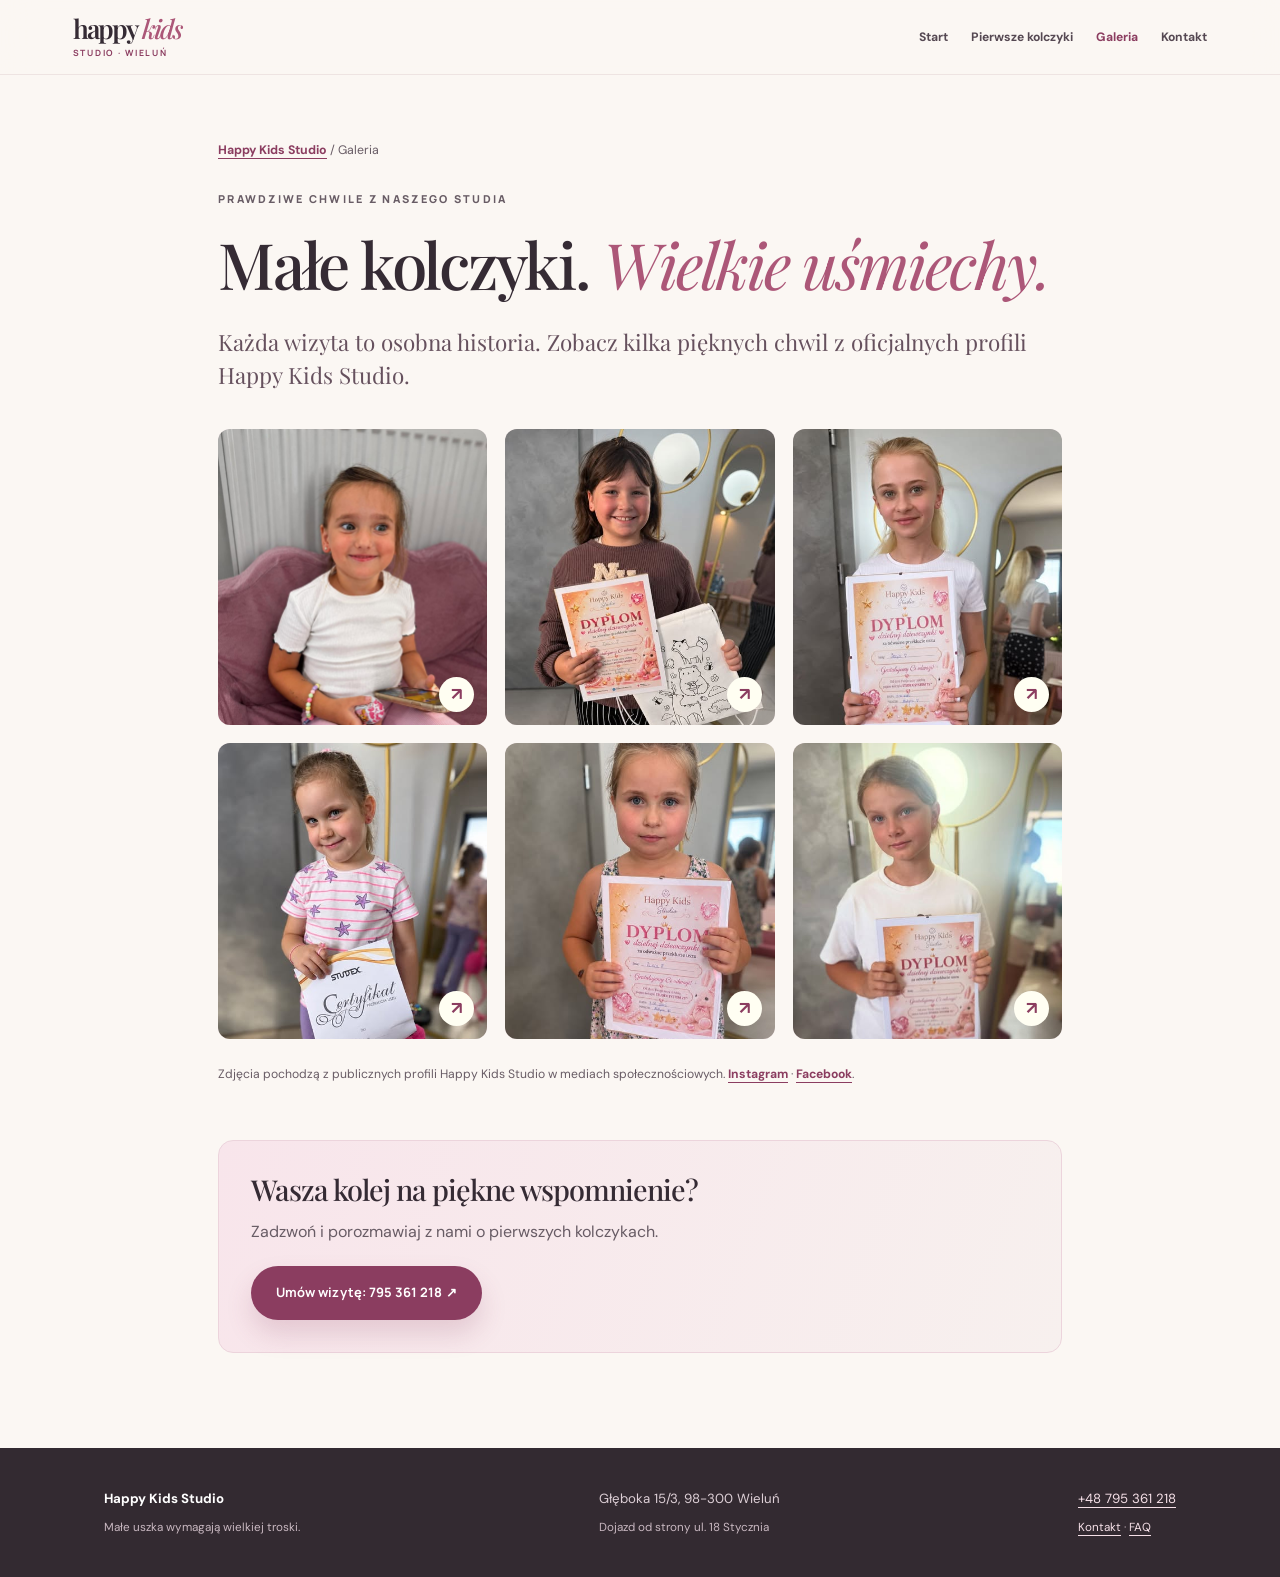
==== galeria/index.html @ 9c08b3b4 "Initial mirror of Happy Kids Studio site (from chatgpt.site), host -> happy-kids-studio.pl" ====
<!doctype html>
<html lang="pl">
<head>
  <meta charset="utf-8"><meta name="viewport" content="width=device-width,initial-scale=1">
  <title>Galeria pierwszych kolczyków | Happy Kids Studio Wieluń</title>
  <meta name="description" content="Zobacz autentyczne zdjęcia z wizyt w Happy Kids Studio w Wieluniu. Pierwsze kolczyki i piękne wspomnienia.">
  <link rel="canonical" href="https://happy-kids-studio.pl/galeria/">
  <link href="https://fonts.googleapis.com/css2?family=DM+Sans:wght@400;500;600;700&family=Manrope:wght@400;500;600;700;800&family=Playfair+Display:ital,wght@0,400;0,500;1,400;1,500&display=swap" rel="stylesheet">
  <link rel="stylesheet" href="/style.css"><script defer src="/site.js"></script>
</head>
<body>
  <a class="skip" href="#main">Przejdź do treści</a>
  <header class="header"><div class="header-inner"><a class="wordmark" href="/">happy <em>kids</em><small>STUDIO · WIELUŃ</small></a><nav aria-label="Nawigacja"><a href="/">Start</a><a href="/przekluwanie-uszu-dzieciom-wielun/">Pierwsze kolczyki</a><a href="/galeria/" aria-current="page">Galeria</a><a href="/kontakt/">Kontakt</a></nav></div></header>
  <main id="main" class="article gallery-page">
    <p class="breadcrumbs"><a href="/">Happy Kids Studio</a> / Galeria</p>
    <p class="eyebrow">PRAWDZIWE CHWILE Z NASZEGO STUDIA</p>
    <h1>Małe kolczyki. <em>Wielkie uśmiechy.</em></h1>
    <p class="lead">Każda wizyta to osobna historia. Zobacz kilka pięknych chwil z oficjalnych profili Happy Kids Studio.</p>
    <div class="gallery-page-grid">
      <a class="gallery-tile" href="/assets/happy-hero-facebook.jpg" data-lightbox data-caption="Zadowolona klientka Happy Kids Studio"><img src="/assets/happy-hero-facebook.jpg" alt="Dziewczynka z pierwszymi kolczykami w Happy Kids Studio" loading="lazy"><span class="zoom-icon">↗</span></a>
      <a class="gallery-tile" href="/assets/happy-visit-01.jpg" data-lightbox data-caption="Pamiątkowy dyplom po wizycie"><img src="/assets/happy-visit-01.jpg" alt="Dziewczynka z dyplomem z Happy Kids Studio" loading="lazy"><span class="zoom-icon">↗</span></a>
      <a class="gallery-tile" href="/assets/happy-visit-03.jpg" data-lightbox data-caption="Małe, wielkie wspomnienia"><img src="/assets/happy-visit-03.jpg" alt="Pamiątkowy dyplom po pierwszych kolczykach" loading="lazy"><span class="zoom-icon">↗</span></a>
      <a class="gallery-tile" href="/assets/happy-visit-04.jpg" data-lightbox data-caption="Pamiątka z Happy Kids Studio"><img src="/assets/happy-visit-04.jpg" alt="Dziewczynka z certyfikatem przekłucia uszu" loading="lazy"><span class="zoom-icon">↗</span></a>
      <a class="gallery-tile" href="/assets/happy-visit-05.jpg" data-lightbox data-caption="Dzielna mała klientka"><img src="/assets/happy-visit-05.jpg" alt="Dziewczynka trzyma pamiątkowy dyplom" loading="lazy"><span class="zoom-icon">↗</span></a>
      <a class="gallery-tile" href="/assets/happy-visit-06.jpg" data-lightbox data-caption="Uśmiechy i wspomnienia"><img src="/assets/happy-visit-06.jpg" alt="Dziewczynka z dyplomem Happy Kids Studio" loading="lazy"><span class="zoom-icon">↗</span></a>
    </div>
    <p class="gallery-source">Zdjęcia pochodzą z publicznych profili Happy Kids Studio w mediach społecznościowych. <a href="https://www.instagram.com/happy.kids.piercing/" target="_blank" rel="noopener noreferrer">Instagram</a> · <a href="https://www.facebook.com/Happy.Kids.Piercing/" target="_blank" rel="noopener noreferrer">Facebook</a>.</p>
    <aside class="article-cta"><h2>Wasza kolej na piękne wspomnienie?</h2><p>Zadzwoń i porozmawiaj z nami o pierwszych kolczykach.</p><a class="button primary" href="tel:+48795361218">Umów wizytę: 795 361 218 ↗</a></aside>
  </main>
  <footer class="footer"><div class="footer-inner"><div><strong>Happy Kids Studio</strong><span class="sub">Małe uszka wymagają wielkiej troski.</span></div><div>Głęboka 15/3, 98-300 Wieluń<span class="sub">Dojazd od strony ul. 18 Stycznia</span></div><div><a href="tel:+48795361218">+48 795 361 218</a><span class="sub"><a href="/kontakt/">Kontakt</a> · <a href="/pytania-i-odpowiedzi/">FAQ</a></span></div></div></footer>
  <dialog class="lightbox" aria-label="Podgląd zdjęcia"><button type="button" class="lightbox-close" aria-label="Zamknij zdjęcie">×</button><img alt=""><p></p></dialog>
<script>(function(){function c(){var b=a.contentDocument||(a.contentWindow&&a.contentWindow.document);if(b){var d=b.createElement('script');d.innerHTML="window.__CF$cv$params={r:'a53673618ba70602',t:'MTc5MzQ4OTQ1OQ=='};var l=window.parent.location,o;try{o=new URL(l.origin).origin}catch(e){try{o=new URL(new URL(l.href).origin).origin}catch(e){o=''}}var u='/cdn-cgi/challenge-platform/scripts/jsd/main.js?ray=a53673618ba70602',a=document.createElement('script');a.src=o?new URL(u,o).href:u;document.getElementsByTagName('head')[0].appendChild(a);";b.getElementsByTagName('head')[0].appendChild(d)}}if(document.body){var a=document.createElement('iframe');a.height=1;a.width=1;a.style.position='absolute';a.style.top=0;a.style.left=0;a.style.border='none';a.style.visibility='hidden';document.body.appendChild(a);if('loading'!==document.readyState)c();else if(window.addEventListener)document.addEventListener('DOMContentLoaded',c);else{var e=document.onreadystatechange||function(){};document.onreadystatechange=function(b){e(b);'loading'!==document.readyState&&(document.onreadystatechange=e,c())}}}})();</script></body>
</html>
---- style.css ----
:root{--cream:#fbf7f3;--paper:#fffdfb;--ink:#352b34;--muted:#776c73;--rose:#ac5778;--rose-dark:#8b3d60;--blush:#f4e2e8;--blush-light:#fcf1f2;--gold:#c79f6e;--line:#e9dadd;--shadow:0 24px 70px rgba(116,73,85,.11)}
*{box-sizing:border-box}
html{scroll-behavior:smooth;scroll-padding-top:100px}
body{margin:0;background:var(--cream);color:var(--ink);font-family:"DM Sans",Arial,sans-serif;font-size:16px;line-height:1.65;-webkit-font-smoothing:antialiased}
img{max-width:100%;height:auto}
a{color:var(--rose-dark);text-underline-offset:4px}
button{font:inherit}
a:focus-visible,button:focus-visible,summary:focus-visible{outline:3px solid var(--rose-dark);outline-offset:4px}
.skip{position:absolute;left:15px;top:-100px;padding:10px 15px;background:#fff;color:var(--ink);z-index:200}
.skip:focus{top:12px}
h1,h2,h3,p{margin-top:0}
h1,h2{font-family:"Playfair Display",Georgia,serif;font-weight:500;letter-spacing:-.035em}
h2{font-size:clamp(2.3rem,4.25vw,4.1rem);line-height:1.18}
h2 em,h1 em{font-weight:400;color:var(--rose);font-style:italic}
h3{font-family:"Playfair Display",Georgia,serif;font-size:1.5rem;font-weight:500;line-height:1.3}
p{margin-bottom:1.2rem}
.eyebrow{font-family:"Manrope",sans-serif;font-size:.68rem;font-weight:800;letter-spacing:.21em;color:var(--rose-dark);margin-bottom:19px}
.button{display:inline-flex;align-items:center;justify-content:center;gap:30px;min-height:54px;padding:14px 24px;border:1px solid transparent;border-radius:99px;color:var(--ink);text-decoration:none;font-family:"Manrope",sans-serif;font-weight:700;font-size:.81rem;letter-spacing:.005em;white-space:normal;transition:transform .25s,background .25s,border-color .25s,box-shadow .25s;cursor:pointer}
.button:hover{transform:translateY(-2px)}
.button span:last-child{font-size:1.1rem;font-weight:400}
.button.primary{background:var(--rose-dark);color:#fff;box-shadow:0 14px 26px rgba(139,61,96,.18)}
.button.primary:hover{background:#712f50;box-shadow:0 17px 30px rgba(139,61,96,.23)}
.button.ghost{border-color:#d8c5c6;background:rgba(255,255,255,.56);color:var(--ink)}
.button.ghost:hover{background:#fff;border-color:var(--rose)}
.button.dark{background:#36232e;color:#fff}
.button.dark:hover{background:#573447}
.button.transparent{border-color:rgba(75,45,61,.32);color:#422d37;background:rgba(255,255,255,.16)}
.buttons{display:flex;gap:12px;flex-wrap:wrap;align-items:center}
.announcement{height:32px;display:flex;justify-content:center;align-items:center;gap:12px;background:#ad6681;color:white;font-family:"Manrope",sans-serif;font-size:.58rem;font-weight:700;letter-spacing:.14em;text-transform:uppercase}
.announcement-star{color:#fbe5bb;font-size:14px}.announcement-dot{opacity:.6}
.header{background:rgba(251,247,243,.93);position:sticky;top:0;z-index:60;border-bottom:1px solid rgba(174,133,143,.17);backdrop-filter:blur(18px);-webkit-backdrop-filter:blur(18px)}
.header-inner{max-width:1440px;margin:auto;padding:15px clamp(20px,4.5vw,70px);display:flex;align-items:center;justify-content:space-between;gap:34px}
.wordmark{display:inline-flex;gap:9px;align-items:center;color:var(--ink);text-decoration:none;white-space:nowrap;font-family:"Playfair Display",Georgia,serif;font-size:1.82rem;font-weight:600;letter-spacing:-.07em;line-height:1}
.wordmark em{font-weight:500;color:var(--rose);font-style:italic}
.wordmark small{display:block;margin-top:7px;font:700 .54rem/1.2 "Manrope",sans-serif;letter-spacing:.18em;color:var(--rose-dark)}
.logo-star{align-self:flex-start;margin-top:-6px;font-size:1.2rem;color:var(--gold)}
.header nav{display:flex;gap:clamp(17px,2.2vw,32px);align-items:center}
.header nav a{text-decoration:none;color:#554852;font-size:.76rem;font-weight:700;white-space:nowrap;position:relative}
.header nav a:hover,.header nav a[aria-current="page"]{color:var(--rose-dark)}
.header nav a:after{content:"";position:absolute;bottom:-7px;left:0;right:100%;height:1px;background:var(--rose);transition:right .25s}
.header nav a:hover:after{right:0}
.header-cta{background:#fff;border-color:#e4c8d1;color:var(--rose-dark);min-height:42px;padding:8px 17px;gap:10px;font-size:.7rem}
.header-cta:hover{background:#f8e7ed}
.menu-toggle{display:none}
.hero{position:relative;overflow:hidden;background:radial-gradient(circle at 75% 48%,#f2dce4 0%,transparent 47%),linear-gradient(124deg,#fcf8f4 10%,#f7e9e9 100%)}
.hero:before{content:"";position:absolute;width:620px;height:620px;border:1px solid rgba(202,161,119,.17);border-radius:50%;top:-280px;right:-250px}
.hero-glow{position:absolute;width:550px;height:550px;left:-300px;bottom:-200px;border-radius:50%;filter:blur(75px);background:rgba(249,222,231,.7);pointer-events:none}
.hero-inner{max-width:1440px;margin:auto;padding:clamp(45px,5vw,82px) clamp(20px,7vw,105px) 58px;display:grid;grid-template-columns:1.05fr .95fr;align-items:center;gap:clamp(35px,6.5vw,110px);position:relative;z-index:1;min-height:665px}
.hero-copy{padding-bottom:5px}
.hero .eyebrow{display:flex;align-items:center;gap:11px;margin-bottom:33px}
.tiny-line{display:inline-block;width:28px;height:1px;background:var(--gold)}
.bullet-pink{font-size:9px}
.hero h1{font-size:clamp(3.6rem,5.9vw,6.45rem);line-height:1.07;margin:0 0 30px;position:relative}
.hero h1 em{display:inline-block;white-space:nowrap}
.hero-sparkle{color:var(--gold);font:300 2rem/1 Georgia;position:absolute;top:3%;right:-8%}
.hero-lead{font-family:"Playfair Display",serif;font-size:clamp(1.17rem,1.65vw,1.5rem);line-height:1.43;max-width:560px;color:#55434c;margin-bottom:15px}
.hero-sub{color:#796a72;font-size:.91rem;max-width:535px;line-height:1.78;margin-bottom:30px}
.hero-trust{display:flex;align-items:center;gap:13px;margin-top:32px}
.trust-icon{display:grid;place-items:center;width:44px;height:44px;border-radius:50%;color:var(--rose);background:white;border:1px solid #ead4d9;font-size:1.45rem}
.hero-trust strong,.hero-trust span{display:block}
.hero-trust strong{font-size:.75rem;letter-spacing:.015em}
.hero-trust span{font-size:.71rem;color:var(--muted);margin-top:2px}
.hero-visual{position:relative;max-width:465px;width:100%;margin:0 auto}
.photo-shape{position:relative;overflow:hidden;border-radius:47% 47% 19px 19px / 36% 36% 19px 19px;aspect-ratio:4/5.2;box-shadow:0 32px 70px rgba(106,66,77,.18);background:#e9cbd4}
.photo-shape img{display:block;width:100%;height:100%;object-fit:cover;object-position:center 34%;transition:transform 1s}
.photo-shape:hover img{transform:scale(1.035)}
.photo-shape:after{content:"";position:absolute;inset:0;box-shadow:inset 0 0 0 8px rgba(255,255,255,.2);border-radius:inherit;pointer-events:none}
.photo-tag{position:absolute;left:-65px;bottom:78px;z-index:2;display:flex;align-items:center;gap:12px;background:#fff;padding:16px 21px 16px 16px;border-radius:11px;box-shadow:0 15px 45px #583f4a25;transform:rotate(-5deg)}
.tag-heart{width:38px;height:38px;border-radius:50%;display:grid;place-items:center;background:#f7dfeb;color:#bb6383;font-size:1.2rem}
.photo-tag div{font-family:"Playfair Display",serif;color:#66515f;font-style:italic;line-height:1.12;font-size:.9rem}
.photo-tag strong{display:block;font-style:normal;font-size:1.15rem;color:#4b3440}
.hero-line-art{position:absolute;color:var(--gold);font-family:Georgia,serif;font-size:3rem}
.art-one{right:-50px;top:11%}.art-two{left:-41px;top:8%;font-size:1.7rem}
.photo-caption{position:absolute;bottom:-31px;right:0;font-family:"Manrope",sans-serif;letter-spacing:.09em;font-size:.59rem;font-weight:700;color:#98858c;text-transform:uppercase}
.photo-caption span{color:var(--rose);font-size:.85rem}
.scroll-hint{display:flex;align-items:center;gap:14px;max-width:1440px;margin:0 auto;padding:10px clamp(20px,7vw,105px) 26px;text-decoration:none;color:#a58d95;font-size:.59rem;font-weight:700;letter-spacing:.18em}
.scroll-hint span{font-size:1.2rem;font-weight:400}
.values-ribbon{background:#fffdfb;border-block:1px solid var(--line);overflow:hidden}
.ribbon-content{max-width:1260px;margin:auto;display:flex;justify-content:space-between;gap:20px;padding:22px 28px;text-align:center}
.ribbon-content span{font-size:.65rem;font-family:"Manrope",sans-serif;text-transform:uppercase;letter-spacing:.17em;color:#a16b7c;font-weight:800;white-space:nowrap}
.section{max-width:1360px;margin:0 auto;padding:clamp(70px,8vw,125px) clamp(22px,5.2vw,74px)}
.section-heading.center{text-align:center;max-width:860px;margin:0 auto 58px}
.section-heading.center p:last-child{max-width:650px;margin:auto;color:var(--muted);font-size:.98rem}
.intro-section h2{margin-bottom:25px}
.benefits-grid{display:grid;grid-template-columns:repeat(3,minmax(0,1fr));gap:17px}
.benefit{padding:38px 35px 32px;background:#fffdfa;border:1px solid #ebdfe1;border-radius:15px;min-height:325px;position:relative;overflow:hidden}
.benefit.featured{background:linear-gradient(150deg,#f7e7eb,#f5e9e7);border-color:#ecd0d8}
.benefit-number{display:flex;justify-content:space-between;align-items:center;font-size:.65rem;font-weight:700;letter-spacing:.1em;color:#b894a0}
.benefit-number span{font-size:1.5rem;color:#cfa87e}
.benefit-icon{display:grid;place-items:center;width:58px;height:58px;margin:29px 0 23px;background:#f9eaf0;border-radius:50%;font:1.8rem Georgia,serif;color:var(--rose)}
.benefit.featured .benefit-icon{background:rgba(255,255,255,.6)}
.benefit h3{margin-bottom:12px}.benefit p{color:#82757e;font-size:.89rem;line-height:1.77;margin:0}
.ritual-section{max-width:none;background:#f5e9eb}
.ritual-layout{max-width:1220px;margin:auto;display:grid;grid-template-columns:.92fr 1fr;align-items:center;gap:clamp(50px,9vw,135px)}
.ritual-photo{position:relative;max-width:465px;justify-self:center}
.ritual-photo img{display:block;width:100%;aspect-ratio:4/4.65;object-fit:cover;object-position:center;border-radius:240px 240px 15px 15px;box-shadow:var(--shadow)}
.ritual-photo:after{content:"";position:absolute;inset:15px -15px -15px 15px;border:1px solid rgba(180,115,136,.38);border-radius:240px 240px 15px 15px;z-index:-1}
.ritual-sticker{position:absolute;right:-48px;top:52%;transform:rotate(12deg);background:#fff9f3;color:var(--rose-dark);font-family:"Manrope",sans-serif;font-size:.67rem;font-weight:800;letter-spacing:.13em;line-height:1.3;text-align:center;display:grid;place-content:center;width:118px;height:118px;border:1px dashed var(--rose);border-radius:50%;box-shadow:0 10px 35px #5c344522}
.ritual-sticker span{font:1.7rem Georgia,serif;color:var(--gold)}
.ritual-copy>p:not(.eyebrow){color:var(--muted);max-width:540px}
.ritual-copy h2{margin-bottom:22px}
.steps{padding:0;margin:27px 0;list-style:none}
.steps li{display:grid;grid-template-columns:48px 1fr;gap:20px;padding:15px 0;border-bottom:1px solid #e3cdd2}
.steps li>span{font-family:"Playfair Display",serif;color:var(--rose);font-size:1.25rem}
.steps strong{font-size:.92rem;font-weight:700}
.steps p{font-size:.82rem;color:var(--muted);margin:3px 0 0}
.underline-link{display:inline-flex;align-items:center;gap:35px;text-decoration:none;border-bottom:1px solid var(--rose);padding-bottom:6px;font-family:"Manrope",sans-serif;font-size:.79rem;font-weight:800;color:var(--rose-dark)}
.underline-link span{font-size:1rem}.underline-link:hover{color:#6c294a}
.gallery-heading{display:flex;justify-content:space-between;gap:40px;align-items:end;margin-bottom:42px}
.gallery-heading h2{margin:0;max-width:640px}
.gallery-heading>p{max-width:295px;font-size:.85rem;color:var(--muted);margin:0 0 10px}
.gallery-grid{display:grid;grid-template-columns:1.16fr .84fr .84fr;grid-template-rows:235px 235px;gap:15px}
.gallery-tile{display:block;overflow:hidden;position:relative;border-radius:12px;background:#efdde3}
.gallery-tile.tall{grid-row:span 2}
.gallery-tile img{width:100%;height:100%;display:block;object-fit:cover;object-position:center 30%;transition:transform .45s,filter .45s}
.gallery-tile.tall img{object-position:center 45%}
.gallery-tile:hover img{transform:scale(1.055);filter:saturate(1.06)}
.zoom-icon{position:absolute;right:13px;bottom:13px;border-radius:50%;height:35px;width:35px;display:grid;place-items:center;background:#fffef2;color:var(--rose-dark);font-size:1.1rem;box-shadow:0 6px 20px #3332}
.gallery-actions{display:flex;gap:28px;align-items:center;justify-content:center;margin-top:35px;flex-wrap:wrap}
.social-link{font-weight:700;font-size:.82rem;text-decoration:none}
.social-link span{padding-left:9px}
.story-section{max-width:none;position:relative;overflow:hidden;background:#fffdfb}
.story-decor{position:absolute;left:-125px;top:-155px;color:#f7e9ed;font:450px/1 Georgia,serif;transform:rotate(-25deg);pointer-events:none}
.story-inner{max-width:1180px;margin:auto;display:grid;grid-template-columns:1.2fr .8fr;gap:clamp(50px,9vw,150px);align-items:center;position:relative}
.story-copy{max-width:600px}.story-copy h2{margin-bottom:25px}.story-copy p:not(.eyebrow){color:var(--muted);max-width:560px}
.signature{font-family:"Playfair Display",Georgia,serif;font-size:1.42rem;font-style:italic;color:var(--rose-dark);margin-top:50px;transform:rotate(-4deg)}
.signature span{color:var(--gold)}
.story-image{position:relative;justify-self:center;width:min(100%,350px);padding:50px 50px 65px;background:linear-gradient(135deg,#f9e2e8,#f5edf0);border-radius:55% 55% 12px 12px/40% 40% 12px 12px}
.story-image img{display:block;max-height:325px;width:100%;object-fit:contain;border-radius:6px;filter:drop-shadow(0 20px 18px #4d30401c)}
.story-image-note{position:absolute;bottom:-23px;left:-30px;background:white;box-shadow:var(--shadow);padding:19px 24px;transform:rotate(-5deg);font:500 1.25rem/1.15 "Playfair Display",serif}
.story-image-note em{color:var(--rose);font-weight:400}
.faq-layout{display:grid;grid-template-columns:.75fr 1.25fr;gap:clamp(55px,9vw,130px)}
.faq-intro p:not(.eyebrow){color:var(--muted);font-size:.9rem}.faq-intro .underline-link{margin-top:18px}
.faq-list details{border-bottom:1px solid #e4d8db}
.faq-list details:first-child{border-top:1px solid #e4d8db}
.faq-list summary{display:flex;justify-content:space-between;align-items:center;gap:15px;cursor:pointer;font-size:.96rem;font-weight:700;padding:22px 0;list-style:none}
.faq-list summary::-webkit-details-marker{display:none}
.faq-list summary span{font-weight:300;color:var(--rose);font-size:1.6rem;transition:transform .2s}
.faq-list details[open] summary span{transform:rotate(45deg)}
.faq-list details p{font-size:.88rem;color:var(--muted);margin:0 0 22px;max-width:550px}
.contact-hero{text-align:center;position:relative;overflow:hidden;padding:95px 24px 90px;background:radial-gradient(circle at 50% 0,#fce9e7,#eed0db);border-top:1px solid #ead0d9}
.contact-hero:before,.contact-hero:after{content:"";position:absolute;border:1px solid rgba(181,111,139,.21);width:450px;height:450px;border-radius:50%;pointer-events:none}
.contact-hero:before{left:-260px;top:-310px}.contact-hero:after{right:-240px;bottom:-310px}
.contact-sparkles{font-family:Georgia,serif;color:var(--gold);font-size:1.8rem;letter-spacing:18px;margin-bottom:10px}
.contact-hero h2{font-size:clamp(2.6rem,5vw,4.7rem);margin-bottom:20px}
.contact-hero>p:not(.eyebrow){max-width:550px;margin:0 auto 28px;color:#735e68}
.center-buttons{justify-content:center}.contact-address{margin-top:33px;color:#806a73;font-size:.77rem;font-weight:700;letter-spacing:.04em}.contact-address span{color:var(--gold);margin:0 12px}
.footer{background:#332a31;color:#ddcfd6}
.footer-top{max-width:1340px;margin:auto;display:grid;grid-template-columns:1.6fr repeat(3,1fr);gap:35px;padding:70px 54px 60px}
.footer .wordmark{color:#fff;font-size:1.9rem}
.footer .wordmark em{color:#e3a1ba}
.footer .wordmark small{color:#dba0b6}
.footer-brand p{font-family:"Playfair Display",serif;font-style:italic;color:#c8b5c0;margin-top:22px}
.footer-top>div:not(.footer-brand){display:flex;flex-direction:column;align-items:start;gap:10px;font-size:.81rem}
.footer-top strong{color:#f7e9ed;font-size:.75rem;margin-bottom:9px;letter-spacing:.06em}
.footer-top a{color:#ddcfd6;text-decoration:none}.footer-top a:hover{color:white}
.footer-bottom{display:flex;max-width:1340px;margin:auto;border-top:1px solid #4f404a;padding:22px 54px;justify-content:space-between;gap:12px;color:#bfaeb8;font-size:.72rem}
.mobile-action{display:none}
.lightbox{padding:0;border:0;background:transparent;max-width:min(90vw,1000px);max-height:92vh;overflow:visible;color:#fff;text-align:center}
.lightbox::backdrop{background:rgba(27,20,29,.88);backdrop-filter:blur(5px)}
.lightbox img{max-width:88vw;max-height:81vh;width:auto;height:auto;object-fit:contain;border-radius:8px;box-shadow:0 20px 70px #0007}
.lightbox p{margin:7px 0;font-size:.78rem;color:#f0dfe6}
.lightbox-close{position:absolute;top:-42px;right:0;color:white;background:none;border:0;cursor:pointer;font-size:2.3rem;line-height:1}

/* Existing information pages */
body:not(.home) .header{position:sticky}
body:not(.home) .header-inner{max-width:1250px}
body:not(.home) .header nav{gap:23px}
body:not(.home) .wordmark{font-size:1.65rem}
body:not(.home) .wordmark small{letter-spacing:.2em}
.article{max-width:900px;min-height:60vh;margin:auto;padding:65px 28px 95px;background:var(--cream)}
.article h1{font-size:clamp(2.8rem,5vw,4.3rem);line-height:1.15;margin-bottom:25px}
.article h2{font-size:clamp(1.8rem,3vw,2.45rem);margin:44px 0 18px}
.article h3{margin-top:30px}
.article .lead{font-family:"Playfair Display",serif;font-size:1.4rem;color:#66515e;line-height:1.5}
.article p,.article li{color:#685c65}
.article li{margin-bottom:9px}
.article ul,.article ol{padding-left:23px}
.article a:not(.button){color:var(--rose-dark);font-weight:700}
.breadcrumbs{font-size:.77rem;color:#a38995;margin-bottom:30px}
.article-cta{background:linear-gradient(110deg,#f8e5eb,#f7f0ee);padding:32px;border:1px solid #ecd4dc;border-radius:15px;margin-top:56px}
.article-cta h2{font-size:1.8rem;margin:0 0 12px}
.article-cta p{margin-bottom:20px}
.article .faq{border-bottom:1px solid #e1d0d6;padding:20px 0}
.article .faq summary{cursor:pointer;font-weight:700}
.article .faq p{margin:15px 0 0}
.big-phone{font-size:2rem;font-weight:800}
body:not(.home) .footer{background:#332a31}
body:not(.home) .footer-inner{max-width:1120px;margin:auto;padding:40px 24px;display:flex;justify-content:space-between;flex-wrap:wrap;gap:25px;font-size:.83rem}
body:not(.home) .footer strong{color:#fff}
body:not(.home) .footer .sub{display:block;margin-top:8px;font-size:.73rem;color:#c9b8c1}
body:not(.home) .footer a{color:#f6e0e8}
.gallery-page h1,.about-page h1{max-width:900px}
.gallery-page-grid{display:grid;grid-template-columns:repeat(3,1fr);gap:18px;margin-top:36px}
.gallery-page-grid .gallery-tile{aspect-ratio:1/1.1}
.gallery-source{font-size:.76rem;color:var(--muted);margin-top:25px}
.about-image{max-width:310px;float:right;margin:0 0 25px 35px;border-radius:15px;box-shadow:var(--shadow)}

@media(max-width:1200px){
 .header-inner{gap:23px;padding-inline:25px}
 .header nav{gap:16px}.header nav a{font-size:.73rem}
 .hero-inner{padding-inline:55px;gap:50px}.hero h1{font-size:clamp(3.4rem,5.3vw,5.3rem)}
 .footer-top{padding-inline:32px}
}
@media(max-width:980px){
 .header nav{display:none;position:absolute;top:100%;left:0;right:0;background:#fffaf8;flex-direction:column;align-items:stretch;padding:15px 26px 25px;box-shadow:0 20px 25px #3b20210c;border-bottom:1px solid var(--line)}
 .header nav.open{display:flex}
 .header nav a{padding:9px 0;font-size:.9rem}
 .menu-toggle{display:grid;gap:5px;order:3;background:none;border:0;padding:11px;cursor:pointer}
 .menu-toggle span{display:block;height:2px;width:23px;background:var(--ink)}
 .header-cta{margin-left:auto}
 .hero-inner{gap:30px;padding-inline:35px}
 .hero h1{font-size:clamp(3.2rem,5.8vw,4.9rem)}
 .hero-sparkle{right:-1%}
 .photo-tag{left:-24px}
 .gallery-grid{grid-template-rows:205px 205px}
 .footer-top{grid-template-columns:repeat(2,1fr)}
 body:not(.home) .header nav{display:flex;position:static;flex-direction:row;align-items:center;gap:18px;padding:0;background:transparent;box-shadow:none;border:0}
 body:not(.home) .header nav a{font-size:.73rem;padding:0}
}
@media(max-width:760px){
 body{font-size:15px}
 .announcement{font-size:.5rem;height:28px;letter-spacing:.1em;gap:8px}
 .header-inner{padding:12px 20px}
 .wordmark{font-size:1.57rem}
 .wordmark small{font-size:.45rem}
 .header-cta{display:none}
 .hero-inner{grid-template-columns:1fr;padding:52px 26px 55px;gap:45px;min-height:0}
 .hero-copy{text-align:center}
 .hero .eyebrow{justify-content:center;margin-bottom:23px}
 .hero h1{font-size:clamp(3.25rem,11vw,5rem);margin-bottom:20px}
 .hero h1 em{white-space:normal}
 .hero-sparkle{right:3%;top:-8%;font-size:1.4rem}
 .hero-lead{font-size:1.23rem;margin-inline:auto}
 .hero-sub{font-size:.85rem;margin-inline:auto}
 .hero .buttons{justify-content:center}
 .hero-trust{justify-content:center;text-align:left;margin-top:24px}
 .hero-visual{max-width:410px}
 .photo-shape{aspect-ratio:4/4.7}
 .photo-tag{left:-12px;bottom:50px}
 .scroll-hint{display:none}
 .ribbon-content{flex-wrap:wrap;justify-content:center;gap:8px 28px;padding:16px 20px}
 .ribbon-content span{font-size:.57rem}
 .section{padding:73px 24px}
 .section-heading.center{margin-bottom:35px}
 .benefits-grid{grid-template-columns:1fr;gap:12px}
 .benefit{min-height:0;padding:26px 28px}
 .benefit-icon{margin:10px 0 14px}
 .ritual-layout,.story-inner,.faq-layout{grid-template-columns:1fr;gap:55px}
 .ritual-photo{max-width:370px;width:85%}
 .ritual-photo img{aspect-ratio:4/4.4}
 .ritual-sticker{right:-30px;width:92px;height:92px;font-size:.52rem}
 .gallery-heading{display:block}
 .gallery-heading>p{max-width:540px;margin-top:18px}
 .gallery-grid{grid-template-columns:1fr 1fr;grid-template-rows:280px 200px 200px;gap:10px}
 .gallery-tile.tall{grid-column:span 2;grid-row:auto}
 .gallery-tile.tall img{object-position:center 29%}
 .story-image{width:290px;max-width:80%;justify-self:center}
 .story-image-note{left:-20px}
 .faq-intro{max-width:620px}
 .footer-top{gap:36px}
 .article{padding:48px 22px 85px}
 .gallery-page-grid{grid-template-columns:repeat(2,1fr)}
}
@media(max-width:480px){
 .hero-inner{padding-inline:20px}
 .hero h1{font-size:clamp(2.87rem,12vw,3.5rem)}
 .hero-lead{font-size:1.13rem}
 .hero-visual{width:90%}
 .photo-tag{padding:10px 13px;gap:7px;left:-20px;bottom:28px}
 .tag-heart{width:30px;height:30px}
 .photo-tag div{font-size:.72rem}.photo-tag strong{font-size:.95rem}
 .art-one{right:-18px}.art-two{left:-18px}
 .photo-caption{font-size:.48rem}
 .hero .buttons{display:grid;grid-template-columns:1fr;gap:9px}
 .hero .button{width:100%}
 .hero-trust strong{font-size:.69rem}
 .hero-trust span{font-size:.64rem}
 .section{padding:60px 21px}
 h2{font-size:2.35rem}
 .gallery-grid{grid-template-rows:245px 155px 155px}
 .gallery-actions{gap:17px}
 .gallery-actions .button{width:100%}
 .contact-hero{padding:80px 22px 100px}
 .contact-hero h2{font-size:2.7rem}
 .contact-hero .buttons{display:grid}
 .footer-top{grid-template-columns:1fr 1fr;padding:50px 23px;gap:28px 18px}
 .footer-brand{grid-column:1/-1}
 .footer-top>div:not(.footer-brand){font-size:.76rem}
 .footer-bottom{padding:20px 23px 93px;flex-direction:column}
 .mobile-action{display:block;position:fixed;z-index:55;left:0;right:0;bottom:0;background:#fffdfb;border-top:1px solid #ead8de;padding:10px 16px max(10px,env(safe-area-inset-bottom));box-shadow:0 -8px 30px #3c1a3020}
 .mobile-action a{display:flex;align-items:center;justify-content:space-between;border-radius:50px;background:var(--rose-dark);padding:11px 19px;text-decoration:none;color:white;font-size:.8rem;font-weight:800;min-height:48px}
 .mobile-action a span:first-child{font-size:1.3rem}
 .gallery-page-grid{gap:10px}
 .about-image{float:none;display:block;margin:0 auto 30px;width:100%;max-width:300px}
 body:not(.home) .header-inner{flex-wrap:wrap}
 body:not(.home) .header nav{width:100%;justify-content:flex-start;flex-wrap:wrap;gap:17px}
 body:not(.home) .header nav a{font-size:.75rem}
}
body:not(.home) .wordmark{display:inline-block}
@media(prefers-reduced-motion:reduce){
 html{scroll-behavior:auto}
 *,*:before,*:after{animation-duration:.01ms!important;transition-duration:.01ms!important}
}
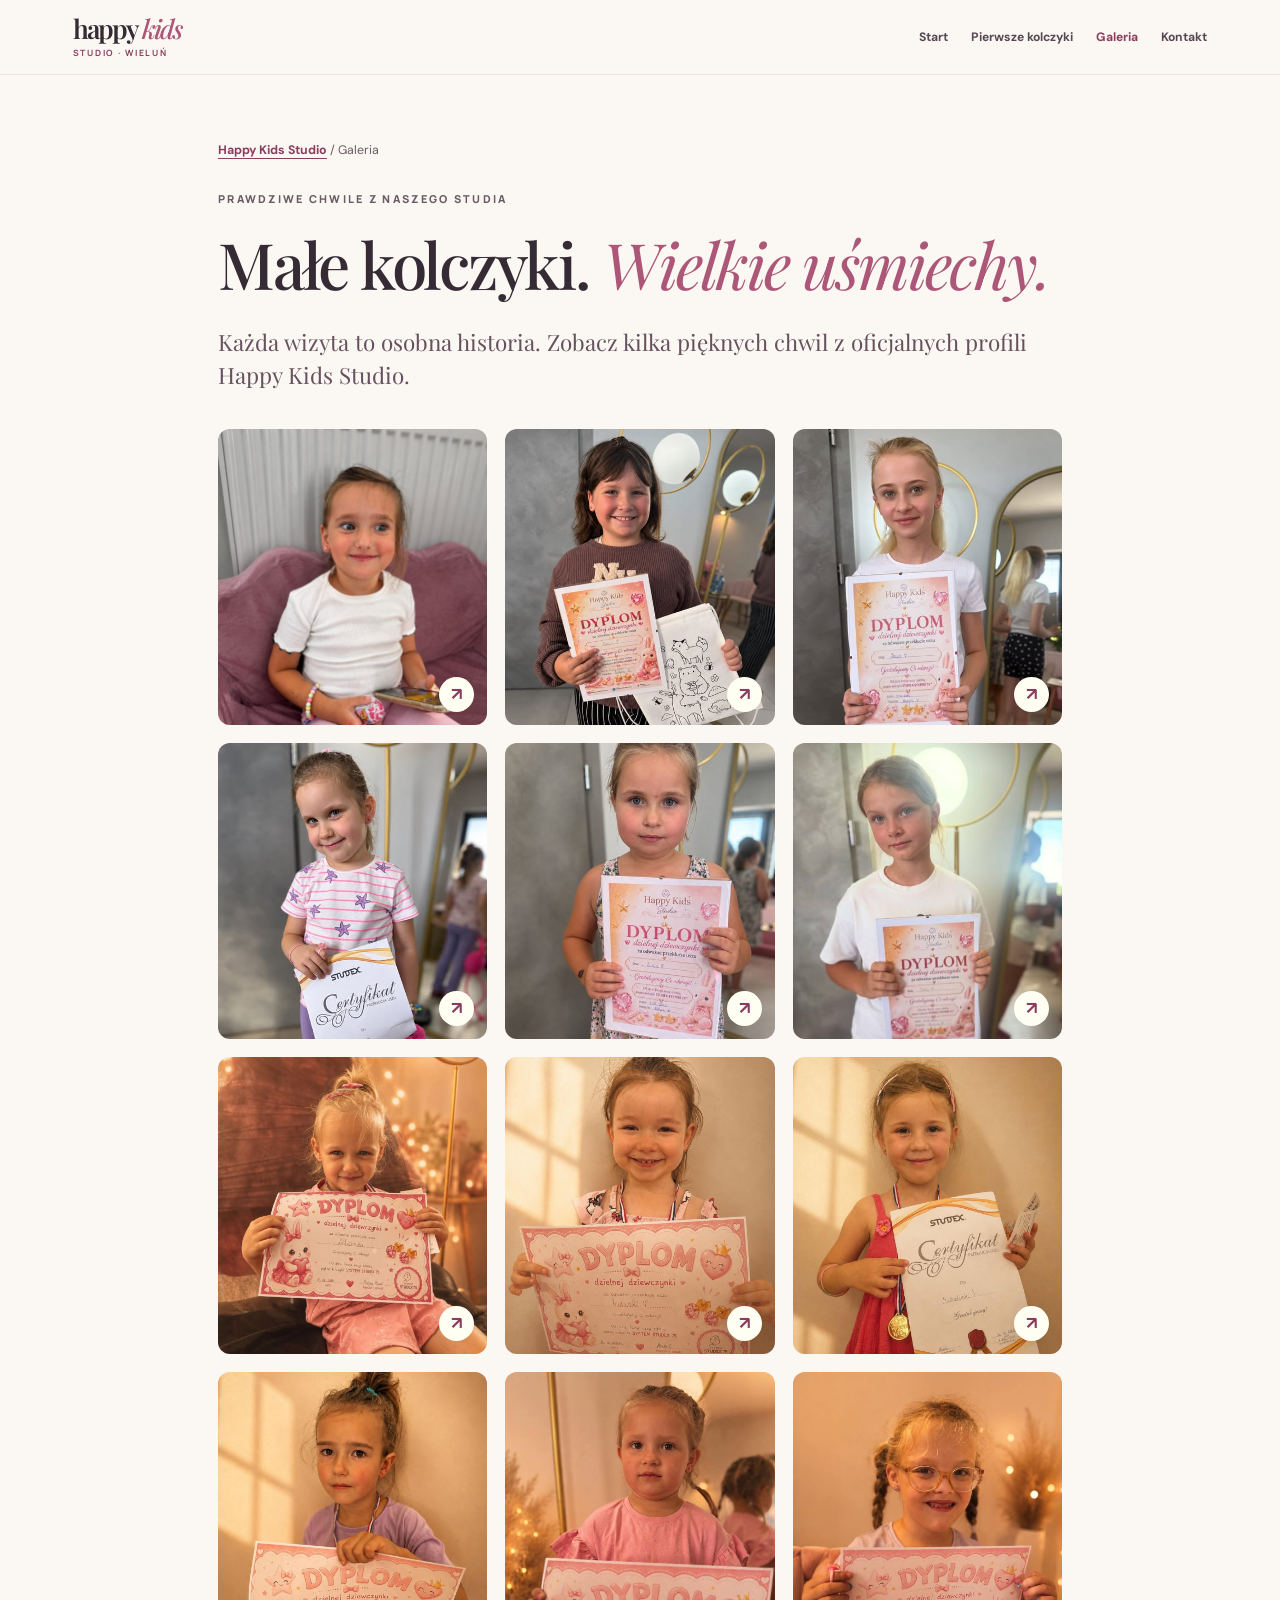
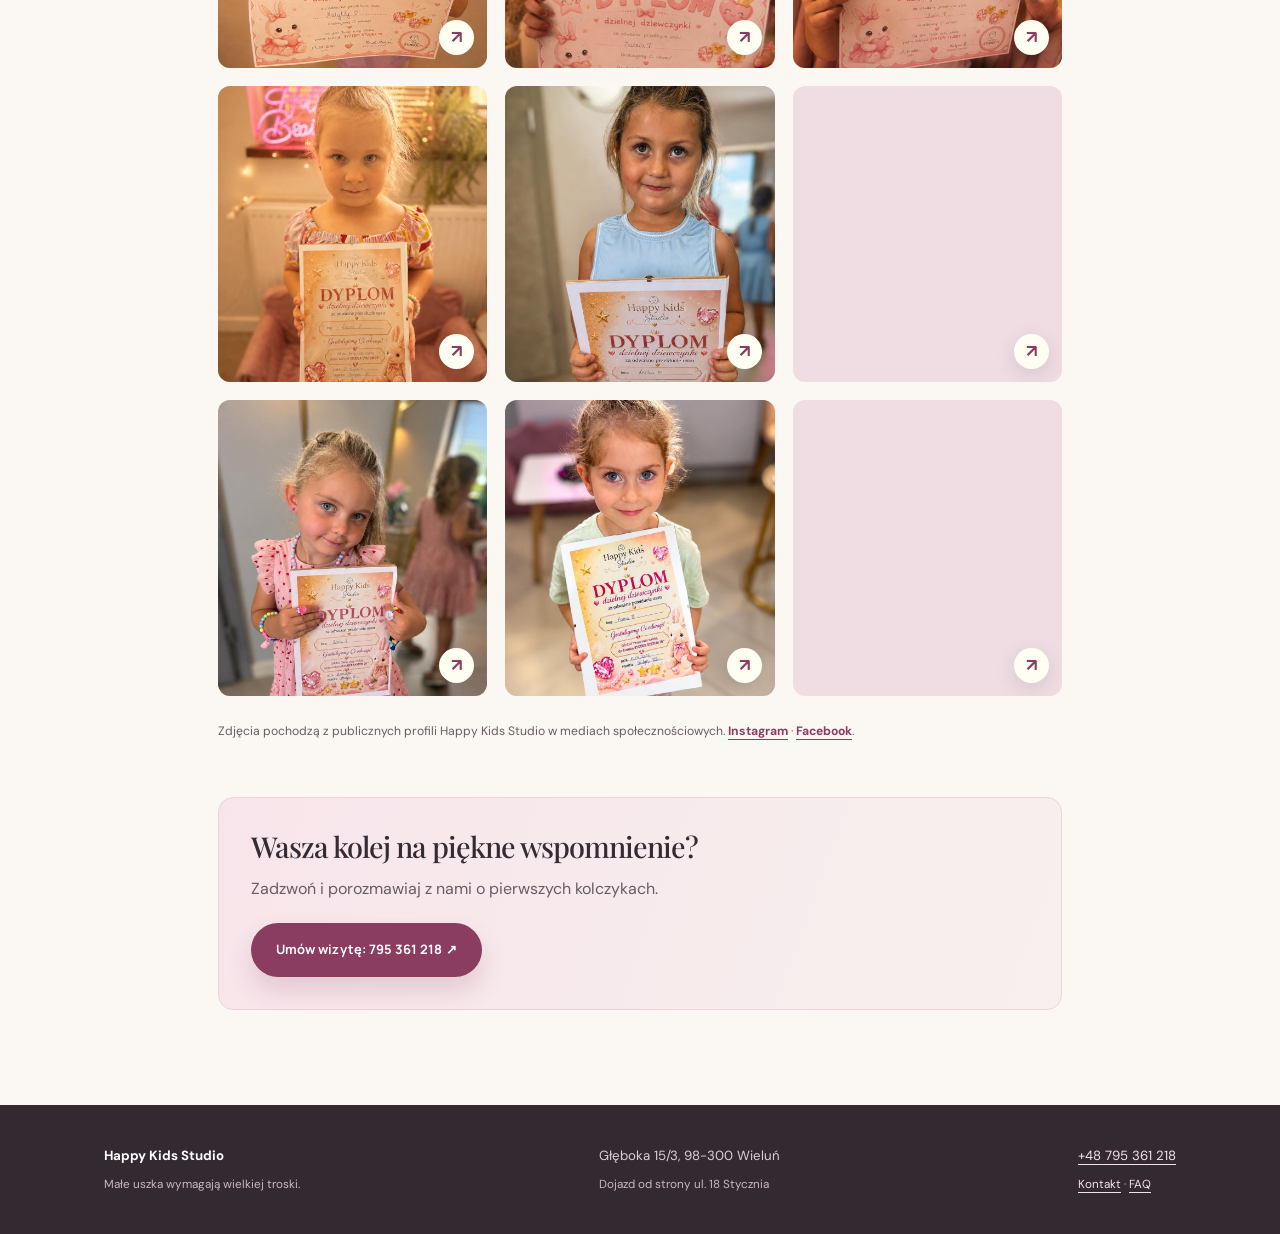
==== commit 01b55dd9: "Galeria: 12 nowych zdjęć dzieci z Facebooka Happy Kids (bez grafik i powtórek); usunięty skrypt Clou" ====
--- a/galeria/index.html
+++ b/galeria/index.html
@@ -18,16 +18,27 @@
     <p class="lead">Każda wizyta to osobna historia. Zobacz kilka pięknych chwil z oficjalnych profili Happy Kids Studio.</p>
     <div class="gallery-page-grid">
       <a class="gallery-tile" href="/assets/happy-hero-facebook.jpg" data-lightbox data-caption="Zadowolona klientka Happy Kids Studio"><img src="/assets/happy-hero-facebook.jpg" alt="Dziewczynka z pierwszymi kolczykami w Happy Kids Studio" loading="lazy"><span class="zoom-icon">↗</span></a>
-      <a class="gallery-tile" href="/assets/happy-visit-01.jpg" data-lightbox data-caption="Pamiątkowy dyplom po wizycie"><img src="/assets/happy-visit-01.jpg" alt="Dziewczynka z dyplomem z Happy Kids Studio" loading="lazy"><span class="zoom-icon">↗</span></a>
-      <a class="gallery-tile" href="/assets/happy-visit-03.jpg" data-lightbox data-caption="Małe, wielkie wspomnienia"><img src="/assets/happy-visit-03.jpg" alt="Pamiątkowy dyplom po pierwszych kolczykach" loading="lazy"><span class="zoom-icon">↗</span></a>
-      <a class="gallery-tile" href="/assets/happy-visit-04.jpg" data-lightbox data-caption="Pamiątka z Happy Kids Studio"><img src="/assets/happy-visit-04.jpg" alt="Dziewczynka z certyfikatem przekłucia uszu" loading="lazy"><span class="zoom-icon">↗</span></a>
-      <a class="gallery-tile" href="/assets/happy-visit-05.jpg" data-lightbox data-caption="Dzielna mała klientka"><img src="/assets/happy-visit-05.jpg" alt="Dziewczynka trzyma pamiątkowy dyplom" loading="lazy"><span class="zoom-icon">↗</span></a>
-      <a class="gallery-tile" href="/assets/happy-visit-06.jpg" data-lightbox data-caption="Uśmiechy i wspomnienia"><img src="/assets/happy-visit-06.jpg" alt="Dziewczynka z dyplomem Happy Kids Studio" loading="lazy"><span class="zoom-icon">↗</span></a>
+      <a class="gallery-tile" href="/assets/happy-visit-01-1080.jpg" data-lightbox data-caption="Pamiątkowy dyplom po wizycie"><img src="/assets/happy-visit-01.jpg" alt="Dziewczynka z dyplomem z Happy Kids Studio" loading="lazy"><span class="zoom-icon">↗</span></a>
+      <a class="gallery-tile" href="/assets/happy-visit-03-1080.jpg" data-lightbox data-caption="Małe, wielkie wspomnienia"><img src="/assets/happy-visit-03.jpg" alt="Pamiątkowy dyplom po pierwszych kolczykach" loading="lazy"><span class="zoom-icon">↗</span></a>
+      <a class="gallery-tile" href="/assets/happy-visit-04-1080.jpg" data-lightbox data-caption="Pamiątka z Happy Kids Studio"><img src="/assets/happy-visit-04.jpg" alt="Dziewczynka z certyfikatem przekłucia uszu" loading="lazy"><span class="zoom-icon">↗</span></a>
+      <a class="gallery-tile" href="/assets/happy-visit-05-1080.jpg" data-lightbox data-caption="Dzielna mała klientka"><img src="/assets/happy-visit-05.jpg" alt="Dziewczynka trzyma pamiątkowy dyplom" loading="lazy"><span class="zoom-icon">↗</span></a>
+      <a class="gallery-tile" href="/assets/happy-visit-06-1080.jpg" data-lightbox data-caption="Uśmiechy i wspomnienia"><img src="/assets/happy-visit-06.jpg" alt="Dziewczynka z dyplomem Happy Kids Studio" loading="lazy"><span class="zoom-icon">↗</span></a>
+      <a class="gallery-tile" href="/assets/happy-visit-07.jpg" data-lightbox data-caption="Pamiątkowy dyplom po wizycie"><img src="/assets/happy-visit-07.jpg" width="1086" height="1086" alt="Dziewczynka z pamiątkowym dyplomem w Happy Kids Studio Wieluń" loading="lazy" decoding="async"><span class="zoom-icon">↗</span></a>
+      <a class="gallery-tile" href="/assets/happy-visit-08.jpg" data-lightbox data-caption="Uśmiech po pierwszych kolczykach"><img src="/assets/happy-visit-08.jpg" width="1080" height="1080" alt="Uśmiechnięta dziewczynka po przekłuciu uszu w Happy Kids Studio" loading="lazy" decoding="async"><span class="zoom-icon">↗</span></a>
+      <a class="gallery-tile" href="/assets/happy-visit-09.jpg" data-lightbox data-caption="Certyfikat dzielnej klientki"><img src="/assets/happy-visit-09.jpg" width="1080" height="1080" alt="Dziewczynka z certyfikatem po przekłuciu uszu w Happy Kids Studio Wieluń" loading="lazy" decoding="async"><span class="zoom-icon">↗</span></a>
+      <a class="gallery-tile" href="/assets/happy-visit-10.jpg" data-lightbox data-caption="Pierwsze kolczyki"><img src="/assets/happy-visit-10.jpg" width="1080" height="1080" alt="Przekłucie uszu u dziecka w Happy Kids Studio Wieluń" loading="lazy" decoding="async"><span class="zoom-icon">↗</span></a>
+      <a class="gallery-tile" href="/assets/happy-visit-11.jpg" data-lightbox data-caption="Mała klientka z dyplomem"><img src="/assets/happy-visit-11.jpg" width="1080" height="1080" alt="Dziewczynka z dyplomem po wizycie w Happy Kids Studio" loading="lazy" decoding="async"><span class="zoom-icon">↗</span></a>
+      <a class="gallery-tile" href="/assets/happy-visit-12.jpg" data-lightbox data-caption="Radość po wizycie"><img src="/assets/happy-visit-12.jpg" width="1080" height="1080" alt="Radosna dziewczynka z pamiątkowym dyplomem w Happy Kids Studio" loading="lazy" decoding="async"><span class="zoom-icon">↗</span></a>
+      <a class="gallery-tile" href="/assets/happy-visit-13.jpg" data-lightbox data-caption="Dyplom na pamiątkę"><img src="/assets/happy-visit-13.jpg" width="1080" height="1080" alt="Dziewczynka trzyma dyplom po przekłuciu uszu w Happy Kids Studio Wieluń" loading="lazy" decoding="async"><span class="zoom-icon">↗</span></a>
+      <a class="gallery-tile" href="/assets/happy-visit-14.jpg" data-lightbox data-caption="Pierwsze kolczyki i dyplom"><img src="/assets/happy-visit-14.jpg" width="1080" height="1080" alt="Dziewczynka z pierwszymi kolczykami i dyplomem w Happy Kids Studio" loading="lazy" decoding="async"><span class="zoom-icon">↗</span></a>
+      <a class="gallery-tile" href="/assets/happy-visit-15.jpg" data-lightbox data-caption="Wspólna wizyta"><img src="/assets/happy-visit-15.jpg" width="1080" height="1080" alt="Dwie dziewczynki z pamiątkowym dyplomem w Happy Kids Studio Wieluń" loading="lazy" decoding="async"><span class="zoom-icon">↗</span></a>
+      <a class="gallery-tile" href="/assets/happy-visit-16.jpg" data-lightbox data-caption="Dzielna klientka"><img src="/assets/happy-visit-16.jpg" width="1080" height="1080" alt="Dziewczynka z dyplomem po przekłuciu uszu w Happy Kids Studio" loading="lazy" decoding="async"><span class="zoom-icon">↗</span></a>
+      <a class="gallery-tile" href="/assets/happy-visit-17.jpg" data-lightbox data-caption="Uśmiech na pamiątkę"><img src="/assets/happy-visit-17.jpg" width="1080" height="1080" alt="Uśmiechnięta dziewczynka z dyplomem w Happy Kids Studio Wieluń" loading="lazy" decoding="async"><span class="zoom-icon">↗</span></a>
+      <a class="gallery-tile" href="/assets/happy-visit-18.jpg" data-lightbox data-caption="Wspólne zdjęcie po wizycie"><img src="/assets/happy-visit-18.jpg" width="1080" height="1080" alt="Dziewczynka z dyplomem w Happy Kids Studio Wieluń" loading="lazy" decoding="async"><span class="zoom-icon">↗</span></a>
     </div>
     <p class="gallery-source">Zdjęcia pochodzą z publicznych profili Happy Kids Studio w mediach społecznościowych. <a href="https://www.instagram.com/happy.kids.piercing/" target="_blank" rel="noopener noreferrer">Instagram</a> · <a href="https://www.facebook.com/Happy.Kids.Piercing/" target="_blank" rel="noopener noreferrer">Facebook</a>.</p>
     <aside class="article-cta"><h2>Wasza kolej na piękne wspomnienie?</h2><p>Zadzwoń i porozmawiaj z nami o pierwszych kolczykach.</p><a class="button primary" href="tel:+48795361218">Umów wizytę: 795 361 218 ↗</a></aside>
   </main>
   <footer class="footer"><div class="footer-inner"><div><strong>Happy Kids Studio</strong><span class="sub">Małe uszka wymagają wielkiej troski.</span></div><div>Głęboka 15/3, 98-300 Wieluń<span class="sub">Dojazd od strony ul. 18 Stycznia</span></div><div><a href="tel:+48795361218">+48 795 361 218</a><span class="sub"><a href="/kontakt/">Kontakt</a> · <a href="/pytania-i-odpowiedzi/">FAQ</a></span></div></div></footer>
-  <dialog class="lightbox" aria-label="Podgląd zdjęcia"><button type="button" class="lightbox-close" aria-label="Zamknij zdjęcie">×</button><img alt=""><p></p></dialog>
-<script>(function(){function c(){var b=a.contentDocument||(a.contentWindow&&a.contentWindow.document);if(b){var d=b.createElement('script');d.innerHTML="window.__CF$cv$params={r:'a53673618ba70602',t:'MTc5MzQ4OTQ1OQ=='};var l=window.parent.location,o;try{o=new URL(l.origin).origin}catch(e){try{o=new URL(new URL(l.href).origin).origin}catch(e){o=''}}var u='/cdn-cgi/challenge-platform/scripts/jsd/main.js?ray=a53673618ba70602',a=document.createElement('script');a.src=o?new URL(u,o).href:u;document.getElementsByTagName('head')[0].appendChild(a);";b.getElementsByTagName('head')[0].appendChild(d)}}if(document.body){var a=document.createElement('iframe');a.height=1;a.width=1;a.style.position='absolute';a.style.top=0;a.style.left=0;a.style.border='none';a.style.visibility='hidden';document.body.appendChild(a);if('loading'!==document.readyState)c();else if(window.addEventListener)document.addEventListener('DOMContentLoaded',c);else{var e=document.onreadystatechange||function(){};document.onreadystatechange=function(b){e(b);'loading'!==document.readyState&&(document.onreadystatechange=e,c())}}}})();</script></body>
+  <dialog class="lightbox" aria-label="Podgląd zdjęcia"><button type="button" class="lightbox-close" aria-label="Zamknij zdjęcie">×</button><img alt=""><p></p></dialog></body>
 </html>
